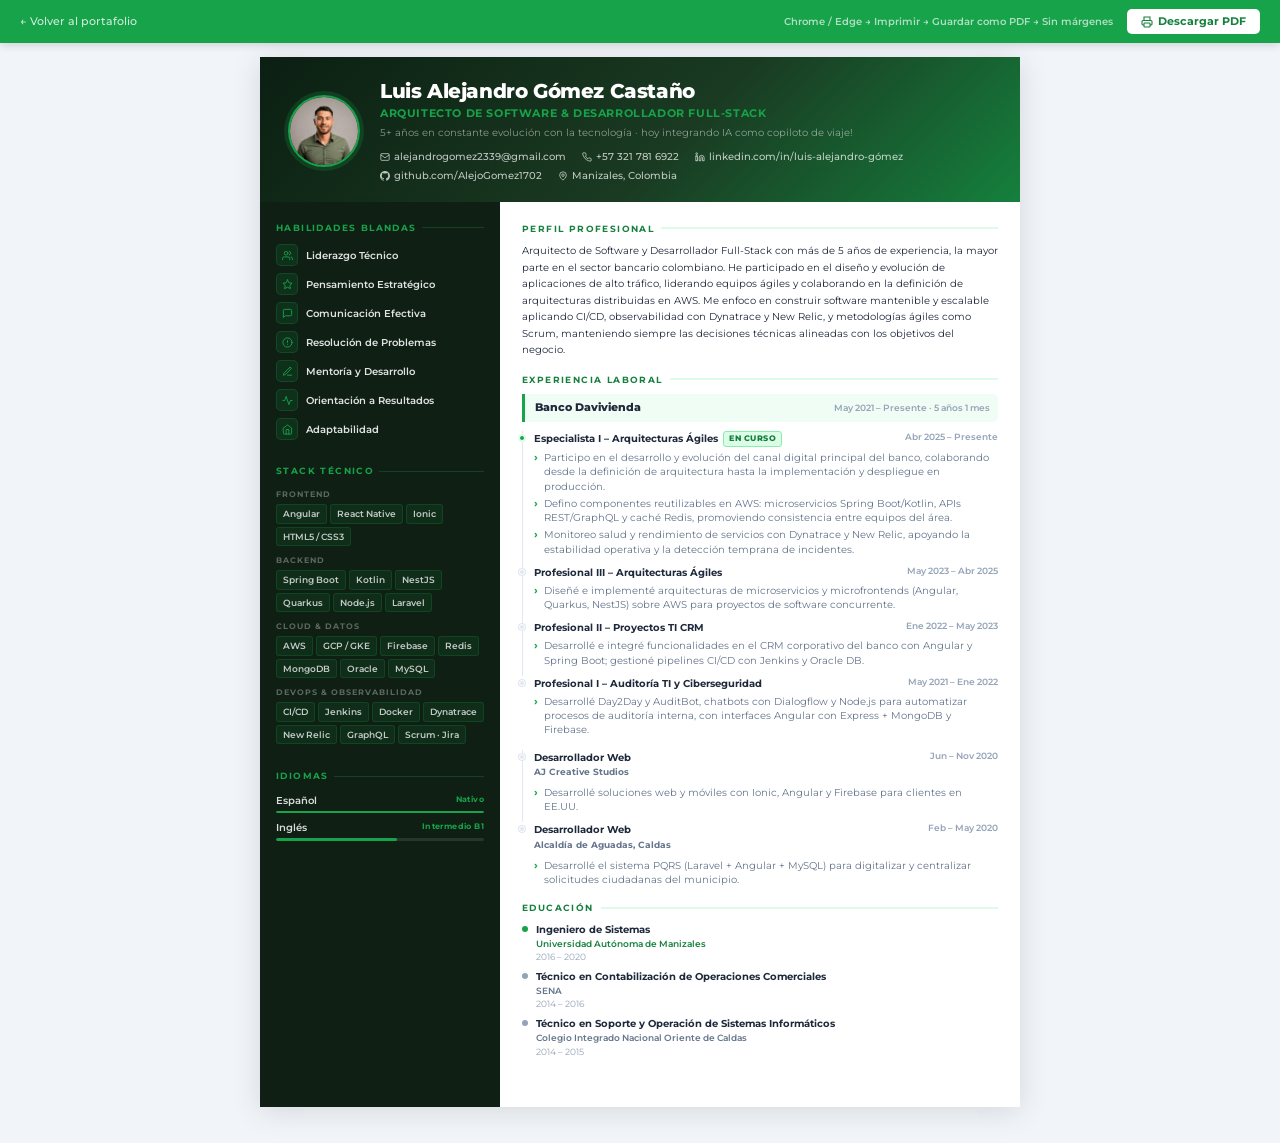
==== docs/my-cv.html @ f34470de "feat: add new CV page and update download links in index.html" ====
<!DOCTYPE html>
<html lang="es">
<head>
  <meta charset="UTF-8">
  <meta name="viewport" content="width=device-width, initial-scale=1">
  <title>CV – Luis Alejandro Gómez Castaño | Arquitecto de Software</title>
  <link href="https://fonts.googleapis.com/css2?family=Montserrat:wght@300;400;500;600;700;800&display=swap" rel="stylesheet">
  <style>
    *, *::before, *::after { box-sizing: border-box; margin: 0; padding: 0; }

    :root {
      --green:       #16a34a;
      --green-dark:  #15803d;
      --green-light: #dcfce7;
      --green-soft:  #f0fdf4;
      --sidebar-bg:  #0f1f14;
      --text-main:   #1e293b;
      --text-muted:  #64748b;
      --text-light:  #94a3b8;
      --border:      #e2e8f0;
    }

    body {
      font-family: 'Montserrat', 'Segoe UI', sans-serif;
      font-size: 10.5px;
      color: var(--text-main);
      background: #f1f5f9;
      line-height: 1.5;
    }

    /* ── Print bar (screen only) ──────────────── */
    .print-bar {
      position: sticky;
      top: 0;
      z-index: 100;
      background: var(--green);
      color: #fff;
      display: flex;
      align-items: center;
      justify-content: space-between;
      padding: 9px 20px;
      font-size: 11px;
      font-weight: 600;
      box-shadow: 0 2px 8px rgba(0,0,0,.15);
    }
    .print-bar a { color: #fff; text-decoration: none; opacity: .8; font-size: 10.5px; font-weight: 500; }
    .print-bar a:hover { opacity: 1; }
    .btn-print {
      background: #fff;
      color: var(--green-dark);
      border: none;
      border-radius: 5px;
      padding: 6px 14px;
      font-family: inherit;
      font-size: 10.5px;
      font-weight: 700;
      cursor: pointer;
      display: flex;
      align-items: center;
      gap: 5px;
      transition: background .15s;
    }
    .btn-print:hover { background: var(--green-light); }

    /* ── Page wrapper ─────────────────────────── */
    .page {
      max-width: 760px;
      min-height: 1050px;
      margin: 14px auto 36px;
      background: #fff;
      box-shadow: 0 4px 28px rgba(0,0,0,.12);
      display: grid;
      grid-template-columns: 240px 1fr;
      grid-template-rows: auto 1fr;
    }

    /* ── Header ───────────────────────────────── */
    .cv-header {
      grid-column: 1 / -1;
      background: linear-gradient(135deg, #0b1f12 0%, #1a3a22 55%, #15803d 100%);
      padding: 22px 28px 18px;
      display: flex;
      align-items: center;
      gap: 20px;
    }
    .cv-header-photo {
      width: 72px; height: 72px;
      border-radius: 50%;
      border: 2.5px solid var(--green);
      object-fit: cover;
      flex-shrink: 0;
      box-shadow: 0 0 0 4px rgba(22,163,74,.2);
    }
    .cv-header-placeholder {
      width: 72px; height: 72px;
      border-radius: 50%;
      border: 2.5px solid var(--green);
      background: #162b1d;
      flex-shrink: 0;
      display: none;
      align-items: center;
      justify-content: center;
      font-size: 24px; font-weight: 800;
      color: var(--green);
    }
    .cv-header-name {
      font-size: 20px; font-weight: 800;
      color: #fff; letter-spacing: -.4px;
      line-height: 1.2;
    }
    .cv-header-role {
      font-size: 10.5px; font-weight: 700;
      color: var(--green);
      margin-top: 3px;
      letter-spacing: .6px;
      text-transform: uppercase;
    }
    .cv-header-tagline {
      font-size: 9.5px; color: rgba(255,255,255,.5);
      margin-top: 4px; font-weight: 400;
    }
    .cv-header-contact {
      display: flex; flex-wrap: wrap;
      gap: 5px 16px; margin-top: 10px;
    }
    .cv-header-contact a,
    .cv-header-contact span {
      font-size: 9.5px; font-weight: 500;
      color: rgba(255,255,255,.72);
      text-decoration: none;
      display: flex; align-items: center; gap: 4px;
    }
    .cv-header-contact a:hover { color: #fff; }

    /* ── Sidebar ──────────────────────────────── */
    .cv-sidebar {
      background: var(--sidebar-bg);
      padding: 20px 16px;
      display: flex; flex-direction: column; gap: 18px;
    }
    .s-title {
      font-size: 8.5px; font-weight: 700;
      text-transform: uppercase; letter-spacing: 1.4px;
      color: var(--green); margin-bottom: 10px;
      display: flex; align-items: center; gap: 5px;
    }
    .s-title::after {
      content: ''; flex: 1; height: 1px;
      background: rgba(22,163,74,.28);
    }

    /* Soft skills */
    .soft-skill {
      display: flex; align-items: center;
      gap: 8px; margin-bottom: 7px;
    }
    .soft-icon {
      width: 22px; height: 22px;
      background: rgba(22,163,74,.14);
      border: 1px solid rgba(22,163,74,.22);
      border-radius: 5px;
      display: flex; align-items: center; justify-content: center;
      flex-shrink: 0;
    }
    .soft-icon svg {
      width: 11px; height: 11px;
      color: var(--green); fill: none;
      stroke: currentColor; stroke-width: 2;
      stroke-linecap: round; stroke-linejoin: round;
    }
    .soft-label {
      font-size: 10px; font-weight: 600;
      color: rgba(255,255,255,.88);
    }

    /* Tech stack */
    .tech-group { margin-bottom: 8px; }
    .tech-group-label {
      font-size: 8px; text-transform: uppercase;
      letter-spacing: 1px; color: rgba(255,255,255,.32);
      font-weight: 700; margin-bottom: 4px;
    }
    .tech-tags { display: flex; flex-wrap: wrap; gap: 3px; }
    .tech-tag {
      background: rgba(22,163,74,.11);
      border: 1px solid rgba(22,163,74,.2);
      color: rgba(255,255,255,.75);
      font-size: 9px; font-weight: 600;
      padding: 2px 6px; border-radius: 3px;
    }

    /* Languages */
    .lang-item { margin-bottom: 7px; }
    .lang-name {
      font-size: 10px; font-weight: 600;
      color: rgba(255,255,255,.85);
      display: flex; justify-content: space-between;
      margin-bottom: 3px;
    }
    .lang-level { font-size: 8px; color: var(--green); font-weight: 700; letter-spacing: .4px; }
    .lang-bar { height: 2.5px; background: rgba(255,255,255,.1); border-radius: 2px; overflow: hidden; }
    .lang-bar-fill { height: 100%; background: var(--green); border-radius: 2px; }

    /* ── Main ─────────────────────────────────── */
    .cv-main {
      padding: 20px 22px;
      display: flex; flex-direction: column; gap: 14px;
    }
    .m-title {
      font-size: 9px; font-weight: 700;
      text-transform: uppercase; letter-spacing: 1.4px;
      color: var(--green-dark); margin-bottom: 8px;
      display: flex; align-items: center; gap: 7px;
    }
    .m-title::after {
      content: ''; flex: 1; height: 2px; background: var(--green-light);
    }

    /* Profile */
    .profile-text {
      font-size: 10px; color: var(--text-main);
      line-height: 1.65; font-weight: 400;
    }

    /* Experience */
    .exp-block { margin-bottom: 12px; }
    .exp-co-header {
      display: flex; align-items: center; gap: 8px;
      padding: 6px 8px 6px 10px;
      background: var(--green-soft);
      border-left: 3px solid var(--green);
      border-radius: 0 5px 5px 0;
      margin-bottom: 9px;
    }
    .exp-co-name { font-size: 10.5px; font-weight: 800; color: var(--text-main); flex: 1; }
    .exp-co-total { font-size: 8.5px; font-weight: 600; color: var(--text-light); }

    .exp-role {
      padding: 0 0 8px 11px;
      border-left: 1.5px solid var(--border);
      position: relative;
    }
    .exp-role::before {
      content: '';
      position: absolute; left: -4px; top: 4px;
      width: 6px; height: 6px; border-radius: 50%;
      background: var(--border);
      border: 1.5px solid #fff;
      box-shadow: 0 0 0 1px var(--border);
    }
    .exp-role.current::before {
      background: var(--green);
      box-shadow: 0 0 0 1px var(--green-light);
    }
    .exp-role:last-child { border-left-color: transparent; padding-bottom: 0; }

    .exp-role-head {
      display: flex; justify-content: space-between;
      align-items: flex-start; gap: 6px; margin-bottom: 4px;
    }
    .exp-role-left { display: flex; align-items: center; gap: 5px; flex-wrap: wrap; }
    .exp-role-name { font-size: 10px; font-weight: 700; color: var(--text-main); }
    .badge-active {
      font-size: 7.5px; font-weight: 800; letter-spacing: .5px;
      color: var(--green-dark);
      background: var(--green-light);
      border: 1px solid #86efac;
      padding: 1.5px 5px; border-radius: 3px;
      text-transform: uppercase;
    }
    .exp-role-date {
      font-size: 8.5px; font-weight: 600;
      color: var(--text-light); white-space: nowrap; flex-shrink: 0;
    }

    .bullets { list-style: none; display: flex; flex-direction: column; gap: 3px; }
    .bullets li {
      font-size: 9.5px; color: var(--text-muted);
      line-height: 1.5; padding-left: 10px; position: relative;
    }
    .bullets li::before {
      content: '›'; position: absolute; left: 0;
      color: var(--green); font-weight: 700; font-size: 11px; line-height: 1.25;
    }

    /* Standalone exp */
    .exp-solo {
      padding: 0 0 8px 11px;
      border-left: 1.5px solid var(--border);
      position: relative;
    }
    .exp-solo::before {
      content: '';
      position: absolute; left: -4px; top: 4px;
      width: 6px; height: 6px; border-radius: 50%;
      background: var(--border);
      border: 1.5px solid #fff;
      box-shadow: 0 0 0 1px var(--border);
    }
    .exp-solo:last-child { border-left-color: transparent; padding-bottom: 0; }
    .exp-solo-co {
      font-size: 9px; color: var(--text-muted);
      font-weight: 700; margin-bottom: 3px;
    }

    /* Education */
    .edu-item {
      display: flex; align-items: flex-start;
      gap: 8px; margin-bottom: 6px;
    }
    .edu-item:last-child { margin-bottom: 0; }
    .edu-dot {
      width: 6px; height: 6px; border-radius: 50%;
      background: var(--green); margin-top: 3px; flex-shrink: 0;
    }
    .edu-degree { font-size: 10px; font-weight: 700; color: var(--text-main); line-height: 1.3; }
    .edu-inst { font-size: 9px; font-weight: 600; color: var(--green-dark); margin-top: 1px; }
    .edu-period { font-size: 8.5px; color: var(--text-light); margin-top: 1px; }

    /* ── Print ────────────────────────────────── */
    @media print {
      @page { size: A4 portrait; margin: 5mm 6mm; }

      html { -webkit-print-color-adjust: exact; print-color-adjust: exact; }
      body { background: #fff; }

      .print-bar { display: none !important; }

      .page {
        max-width: 100%;
        margin: 0;
        box-shadow: none;
        width: 100%;
        height: 287mm;
        overflow: hidden;
      }

      .cv-sidebar,
      .cv-header,
      .exp-co-header,
      .badge-active,
      .lang-bar-fill,
      .soft-icon,
      .tech-tag,
      .edu-dot,
      .exp-role.current::before { -webkit-print-color-adjust: exact; print-color-adjust: exact; }
    }

    @media (max-width: 680px) {
      .page { grid-template-columns: 1fr; }
      .cv-header { flex-direction: column; align-items: flex-start; }
    }
  </style>
</head>
<body>

<div class="print-bar">
  <a href="../index.html">← Volver al portafolio</a>
  <div style="display:flex;align-items:center;gap:14px">
    <span style="opacity:.65;font-size:10px">Chrome / Edge → Imprimir → Guardar como PDF → Sin márgenes</span>
    <button class="btn-print" onclick="window.print()">
      <svg width="12" height="12" fill="none" stroke="currentColor" stroke-width="2.2" viewBox="0 0 24 24"><path d="M6 9V2h12v7"/><rect x="6" y="14" width="12" height="8" rx="1"/><path d="M6 18H4a2 2 0 0 1-2-2v-5a2 2 0 0 1 2-2h16a2 2 0 0 1 2 2v5a2 2 0 0 1-2 2h-2"/></svg>
      Descargar PDF
    </button>
  </div>
</div>

<div class="page">

  <!-- HEADER -->
  <header class="cv-header">
    <img src="../images/perfil-alejo-light.png" alt="Alejandro Gómez" class="cv-header-photo"
         onerror="this.style.display='none';this.nextElementSibling.style.display='flex'">
    <div class="cv-header-placeholder">AG</div>

    <div>
      <h1 class="cv-header-name">Luis Alejandro Gómez Castaño</h1>
      <p class="cv-header-role">Arquitecto de Software &amp; Desarrollador Full-Stack</p>
      <p class="cv-header-tagline">5+ años en constante evolución con la tecnología · hoy integrando IA como copiloto de viaje!</p>
      <div class="cv-header-contact">
        <a href="mailto:alejandrogomez2339@gmail.com">
          <svg width="10" height="10" fill="none" stroke="currentColor" stroke-width="2" viewBox="0 0 24 24"><rect x="2" y="4" width="20" height="16" rx="2"/><path d="m2 7 10 7 10-7"/></svg>
          alejandrogomez2339@gmail.com
        </a>
        <span>
          <svg width="10" height="10" fill="none" stroke="currentColor" stroke-width="2" viewBox="0 0 24 24"><path d="M22 16.92v3a2 2 0 0 1-2.18 2 19.79 19.79 0 0 1-8.63-3.07A19.5 19.5 0 0 1 4.69 12 19.79 19.79 0 0 1 1.61 3.18C2.05 2.1 3.07 1.5 4.09 2h3a2 2 0 0 1 2 1.72 12.84 12.84 0 0 0 .7 2.81 2 2 0 0 1-.45 2.11L8.09 9.91A16 16 0 0 0 14.09 16l1.27-1.27a2 2 0 0 1 2.11-.45 12.84 12.84 0 0 0 2.81.7A2 2 0 0 1 22 16.92Z"/></svg>
          +57 321 781 6922
        </span>
        <a href="https://linkedin.com/in/luis-alejandro-g%C3%B3mez-casta%C3%B1o-08755814a/" target="_blank">
          <svg width="10" height="10" fill="none" stroke="currentColor" stroke-width="2" viewBox="0 0 24 24"><path d="M16 8a6 6 0 0 1 6 6v7h-4v-7a2 2 0 0 0-4 0v7h-4v-7a6 6 0 0 1 6-6z"/><rect x="2" y="9" width="4" height="12"/><circle cx="4" cy="4" r="2"/></svg>
          linkedin.com/in/luis-alejandro-gómez
        </a>
        <a href="https://github.com/AlejoGomez1702" target="_blank">
          <svg width="10" height="10" fill="currentColor" viewBox="0 0 24 24"><path d="M12 0C5.37 0 0 5.373 0 12c0 5.303 3.438 9.8 8.205 11.387.6.113.82-.258.82-.577 0-.285-.01-1.04-.015-2.04-3.338.724-4.042-1.61-4.042-1.61-.546-1.387-1.333-1.756-1.333-1.756-1.09-.745.083-.729.083-.729 1.205.084 1.838 1.236 1.838 1.236 1.07 1.835 2.807 1.305 3.492.998.108-.776.417-1.305.76-1.605-2.665-.305-5.467-1.334-5.467-5.931 0-1.311.469-2.381 1.236-3.221-.124-.303-.535-1.524.117-3.176 0 0 1.008-.322 3.301 1.23A11.509 11.509 0 0 1 12 5.803c1.02.005 2.047.138 3.006.404 2.291-1.552 3.297-1.23 3.297-1.23.653 1.653.242 2.874.118 3.176.77.84 1.235 1.911 1.235 3.221 0 4.609-2.807 5.624-5.479 5.921.43.372.823 1.102.823 2.222 0 1.606-.015 2.896-.015 3.286 0 .315.216.69.825.572C20.565 21.795 24 17.298 24 12c0-6.627-5.373-12-12-12z"/></svg>
          github.com/AlejoGomez1702
        </a>
        <span>
          <svg width="10" height="10" fill="none" stroke="currentColor" stroke-width="2" viewBox="0 0 24 24"><path d="M20 10c0 6-8 12-8 12S4 16 4 10a8 8 0 1 1 16 0Z"/><circle cx="12" cy="10" r="3"/></svg>
          Manizales, Colombia
        </span>
      </div>
    </div>
  </header>

  <!-- SIDEBAR -->
  <aside class="cv-sidebar">

    <section>
      <div class="s-title">Habilidades Blandas</div>

      <div class="soft-skill">
        <div class="soft-icon"><svg viewBox="0 0 24 24"><path d="M17 21v-2a4 4 0 0 0-4-4H5a4 4 0 0 0-4 4v2"/><circle cx="9" cy="7" r="4"/><path d="M23 21v-2a4 4 0 0 0-3-3.87"/><path d="M16 3.13a4 4 0 0 1 0 7.75"/></svg></div>
        <span class="soft-label">Liderazgo Técnico</span>
      </div>
      <div class="soft-skill">
        <div class="soft-icon"><svg viewBox="0 0 24 24"><polygon points="12 2 15.09 8.26 22 9.27 17 14.14 18.18 21.02 12 17.77 5.82 21.02 7 14.14 2 9.27 8.91 8.26 12 2"/></svg></div>
        <span class="soft-label">Pensamiento Estratégico</span>
      </div>
      <div class="soft-skill">
        <div class="soft-icon"><svg viewBox="0 0 24 24"><path d="M21 15a2 2 0 0 1-2 2H7l-4 4V5a2 2 0 0 1 2-2h14a2 2 0 0 1 2 2z"/></svg></div>
        <span class="soft-label">Comunicación Efectiva</span>
      </div>
      <div class="soft-skill">
        <div class="soft-icon"><svg viewBox="0 0 24 24"><circle cx="12" cy="12" r="10"/><line x1="12" y1="8" x2="12" y2="12"/><line x1="12" y1="16" x2="12.01" y2="16"/></svg></div>
        <span class="soft-label">Resolución de Problemas</span>
      </div>
      <div class="soft-skill">
        <div class="soft-icon"><svg viewBox="0 0 24 24"><path d="M12 20h9"/><path d="M16.5 3.5a2.121 2.121 0 0 1 3 3L7 19l-4 1 1-4L16.5 3.5z"/></svg></div>
        <span class="soft-label">Mentoría y Desarrollo</span>
      </div>
      <div class="soft-skill">
        <div class="soft-icon"><svg viewBox="0 0 24 24"><polyline points="22 12 18 12 15 21 9 3 6 12 2 12"/></svg></div>
        <span class="soft-label">Orientación a Resultados</span>
      </div>
      <div class="soft-skill">
        <div class="soft-icon"><svg viewBox="0 0 24 24"><path d="M3 9l9-7 9 7v11a2 2 0 0 1-2 2H5a2 2 0 0 1-2-2z"/><polyline points="9 22 9 12 15 12 15 22"/></svg></div>
        <span class="soft-label">Adaptabilidad</span>
      </div>
    </section>

    <section>
      <div class="s-title">Stack Técnico</div>

      <div class="tech-group">
        <div class="tech-group-label">Frontend</div>
        <div class="tech-tags">
          <span class="tech-tag">Angular</span>
          <span class="tech-tag">React Native</span>
          <span class="tech-tag">Ionic</span>
          <span class="tech-tag">HTML5 / CSS3</span>
        </div>
      </div>
      <div class="tech-group">
        <div class="tech-group-label">Backend</div>
        <div class="tech-tags">
          <span class="tech-tag">Spring Boot</span>
          <span class="tech-tag">Kotlin</span>
          <span class="tech-tag">NestJS</span>
          <span class="tech-tag">Quarkus</span>
          <span class="tech-tag">Node.js</span>
          <span class="tech-tag">Laravel</span>
        </div>
      </div>
      <div class="tech-group">
        <div class="tech-group-label">Cloud &amp; Datos</div>
        <div class="tech-tags">
          <span class="tech-tag">AWS</span>
          <span class="tech-tag">GCP / GKE</span>
          <span class="tech-tag">Firebase</span>
          <span class="tech-tag">Redis</span>
          <span class="tech-tag">MongoDB</span>
          <span class="tech-tag">Oracle</span>
          <span class="tech-tag">MySQL</span>
        </div>
      </div>
      <div class="tech-group">
        <div class="tech-group-label">DevOps &amp; Observabilidad</div>
        <div class="tech-tags">
          <span class="tech-tag">CI/CD</span>
          <span class="tech-tag">Jenkins</span>
          <span class="tech-tag">Docker</span>
          <span class="tech-tag">Dynatrace</span>
          <span class="tech-tag">New Relic</span>
          <span class="tech-tag">GraphQL</span>
          <span class="tech-tag">Scrum · Jira</span>
        </div>
      </div>
    </section>

    <section>
      <div class="s-title">Idiomas</div>
      <div class="lang-item">
        <div class="lang-name">Español <span class="lang-level">Nativo</span></div>
        <div class="lang-bar"><div class="lang-bar-fill" style="width:100%"></div></div>
      </div>
      <div class="lang-item">
        <div class="lang-name">Inglés <span class="lang-level">Intermedio B1</span></div>
        <div class="lang-bar"><div class="lang-bar-fill" style="width:58%"></div></div>
      </div>
    </section>

  </aside>

  <!-- MAIN -->
  <main class="cv-main">

    <!-- Perfil -->
    <section>
      <div class="m-title">Perfil Profesional</div>
      <p class="profile-text">
        Arquitecto de Software y Desarrollador Full-Stack con más de 5 años de experiencia, la mayor parte en el sector bancario colombiano.
        He participado en el diseño y evolución de aplicaciones de alto tráfico, liderando equipos ágiles y colaborando en
        la definición de arquitecturas distribuidas en AWS. Me enfoco en construir software mantenible y escalable aplicando CI/CD,
        observabilidad con Dynatrace y New Relic, y metodologías ágiles como Scrum, manteniendo siempre las decisiones técnicas
        alineadas con los objetivos del negocio.
      </p>
    </section>

    <!-- Experiencia -->
    <section>
      <div class="m-title">Experiencia Laboral</div>

      <!-- Banco Davivienda -->
      <div class="exp-block">
        <div class="exp-co-header">
          <span class="exp-co-name">Banco Davivienda</span>
          <span class="exp-co-total">May 2021 – Presente · 5 años 1 mes</span>
        </div>

        <div class="exp-role current">
          <div class="exp-role-head">
            <div class="exp-role-left">
              <span class="exp-role-name">Especialista I – Arquitecturas Ágiles</span>
              <span class="badge-active">En curso</span>
            </div>
            <span class="exp-role-date">Abr 2025 – Presente</span>
          </div>
          <ul class="bullets">
            <li>Participo en el desarrollo y evolución del canal digital principal del banco, colaborando desde la definición de arquitectura hasta la implementación y despliegue en producción.</li>
            <li>Defino componentes reutilizables en AWS: microservicios Spring Boot/Kotlin, APIs REST/GraphQL y caché Redis, promoviendo consistencia entre equipos del área.</li>
            <li>Monitoreo salud y rendimiento de servicios con Dynatrace y New Relic, apoyando la estabilidad operativa y la detección temprana de incidentes.</li>
          </ul>
        </div>

        <div class="exp-role">
          <div class="exp-role-head">
            <span class="exp-role-name">Profesional III – Arquitecturas Ágiles</span>
            <span class="exp-role-date">May 2023 – Abr 2025</span>
          </div>
          <ul class="bullets">
            <li>Diseñé e implementé arquitecturas de microservicios y microfrontends (Angular, Quarkus, NestJS) sobre AWS para proyectos de software concurrente.</li>
          </ul>
        </div>

        <div class="exp-role">
          <div class="exp-role-head">
            <span class="exp-role-name">Profesional II – Proyectos TI CRM</span>
            <span class="exp-role-date">Ene 2022 – May 2023</span>
          </div>
          <ul class="bullets">
            <li>Desarrollé e integré funcionalidades en el CRM corporativo del banco con Angular y Spring Boot; gestioné pipelines CI/CD con Jenkins y Oracle DB.</li>
          </ul>
        </div>

        <div class="exp-role">
          <div class="exp-role-head">
            <span class="exp-role-name">Profesional I – Auditoría TI y Ciberseguridad</span>
            <span class="exp-role-date">May 2021 – Ene 2022</span>
          </div>
          <ul class="bullets">
            <li>Desarrollé Day2Day y AuditBot, chatbots con Dialogflow y Node.js para automatizar procesos de auditoría interna, con interfaces Angular con Express + MongoDB y Firebase.</li>
          </ul>
        </div>
      </div>

      <!-- AJ Creative Studios -->
      <div class="exp-solo">
        <div class="exp-role-head">
          <div>
            <span class="exp-role-name">Desarrollador Web</span>
            <div class="exp-solo-co">AJ Creative Studios</div>
          </div>
          <span class="exp-role-date">Jun – Nov 2020</span>
        </div>
        <ul class="bullets">
          <li>Desarrollé soluciones web y móviles con Ionic, Angular y Firebase para clientes en EE.UU.</li>
        </ul>
      </div>

      <!-- Alcaldía de Aguadas -->
      <div class="exp-solo">
        <div class="exp-role-head">
          <div>
            <span class="exp-role-name">Desarrollador Web</span>
            <div class="exp-solo-co">Alcaldía de Aguadas, Caldas</div>
          </div>
          <span class="exp-role-date">Feb – May 2020</span>
        </div>
        <ul class="bullets">
          <li>Desarrollé el sistema PQRS (Laravel + Angular + MySQL) para digitalizar y centralizar solicitudes ciudadanas del municipio.</li>
        </ul>
      </div>
    </section>

    <!-- Educación -->
    <section>
      <div class="m-title">Educación</div>

      <div class="edu-item">
        <div class="edu-dot"></div>
        <div>
          <div class="edu-degree">Ingeniero de Sistemas</div>
          <div class="edu-inst">Universidad Autónoma de Manizales</div>
          <div class="edu-period">2016 – 2020</div>
        </div>
      </div>
      <div class="edu-item">
        <div class="edu-dot" style="background:#94a3b8"></div>
        <div>
          <div class="edu-degree">Técnico en Contabilización de Operaciones Comerciales</div>
          <div class="edu-inst" style="color:var(--text-muted)">SENA</div>
          <div class="edu-period">2014 – 2016</div>
        </div>
      </div>
      <div class="edu-item">
        <div class="edu-dot" style="background:#94a3b8"></div>
        <div>
          <div class="edu-degree">Técnico en Soporte y Operación de Sistemas Informáticos</div>
          <div class="edu-inst" style="color:var(--text-muted)">Colegio Integrado Nacional Oriente de Caldas</div>
          <div class="edu-period">2014 – 2015</div>
        </div>
      </div>
    </section>

  </main>

</div>

</body>
</html>
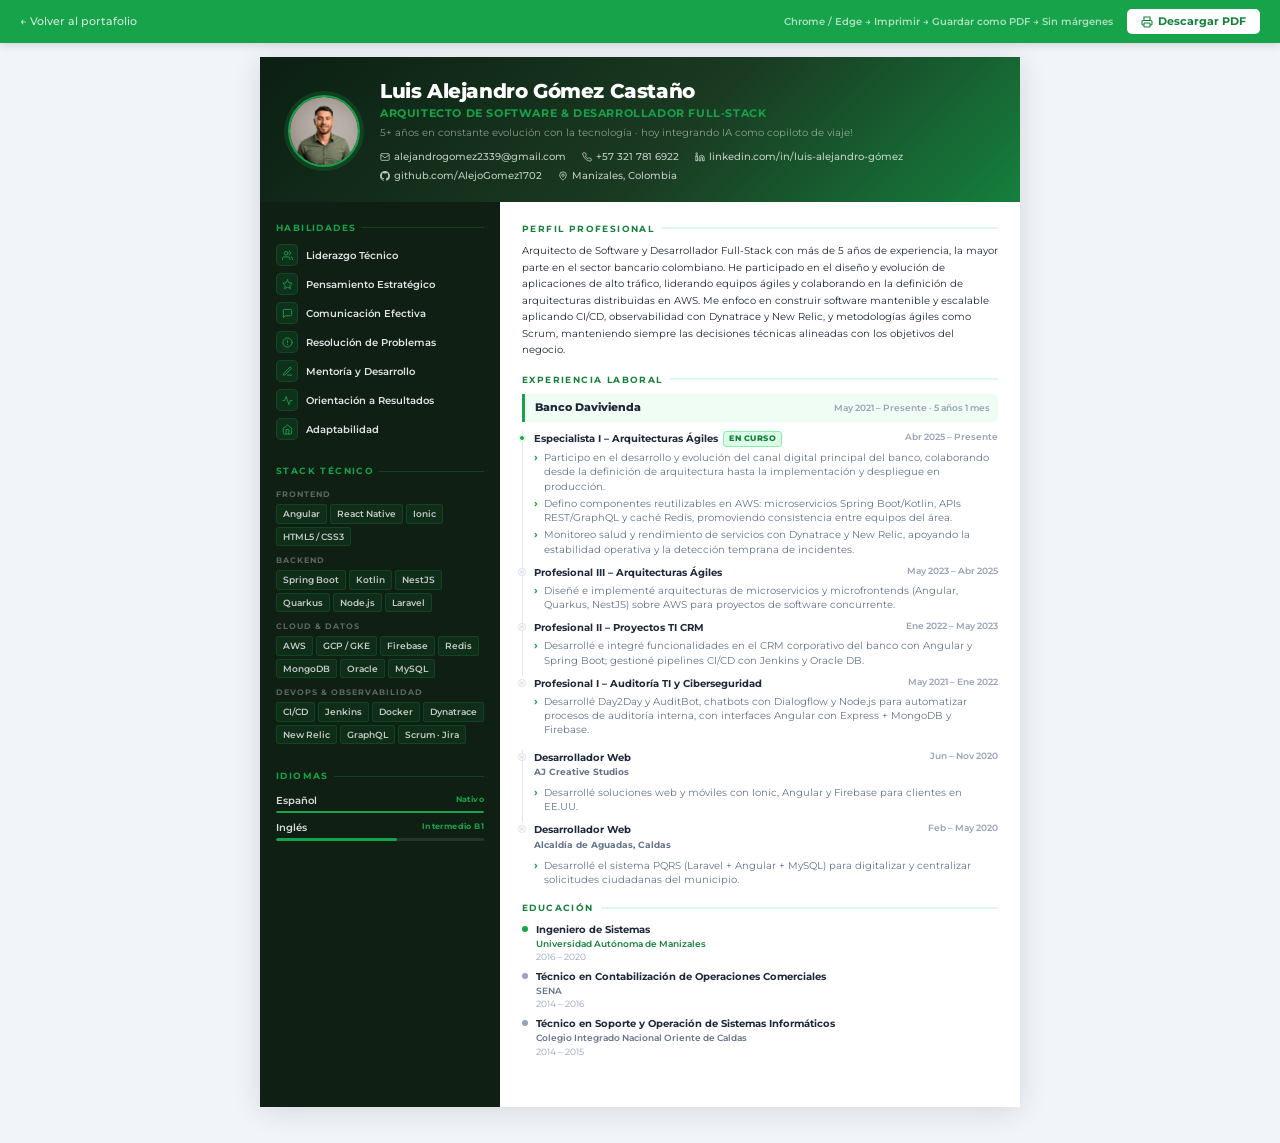
==== commit ae9e93cf: "feat: update soft skills section title for clarity" ====
--- a/docs/my-cv.html
+++ b/docs/my-cv.html
@@ -406,7 +406,7 @@
   <aside class="cv-sidebar">
 
     <section>
-      <div class="s-title">Habilidades Blandas</div>
+      <div class="s-title">Habilidades</div>
 
       <div class="soft-skill">
         <div class="soft-icon"><svg viewBox="0 0 24 24"><path d="M17 21v-2a4 4 0 0 0-4-4H5a4 4 0 0 0-4 4v2"/><circle cx="9" cy="7" r="4"/><path d="M23 21v-2a4 4 0 0 0-3-3.87"/><path d="M16 3.13a4 4 0 0 1 0 7.75"/></svg></div>
